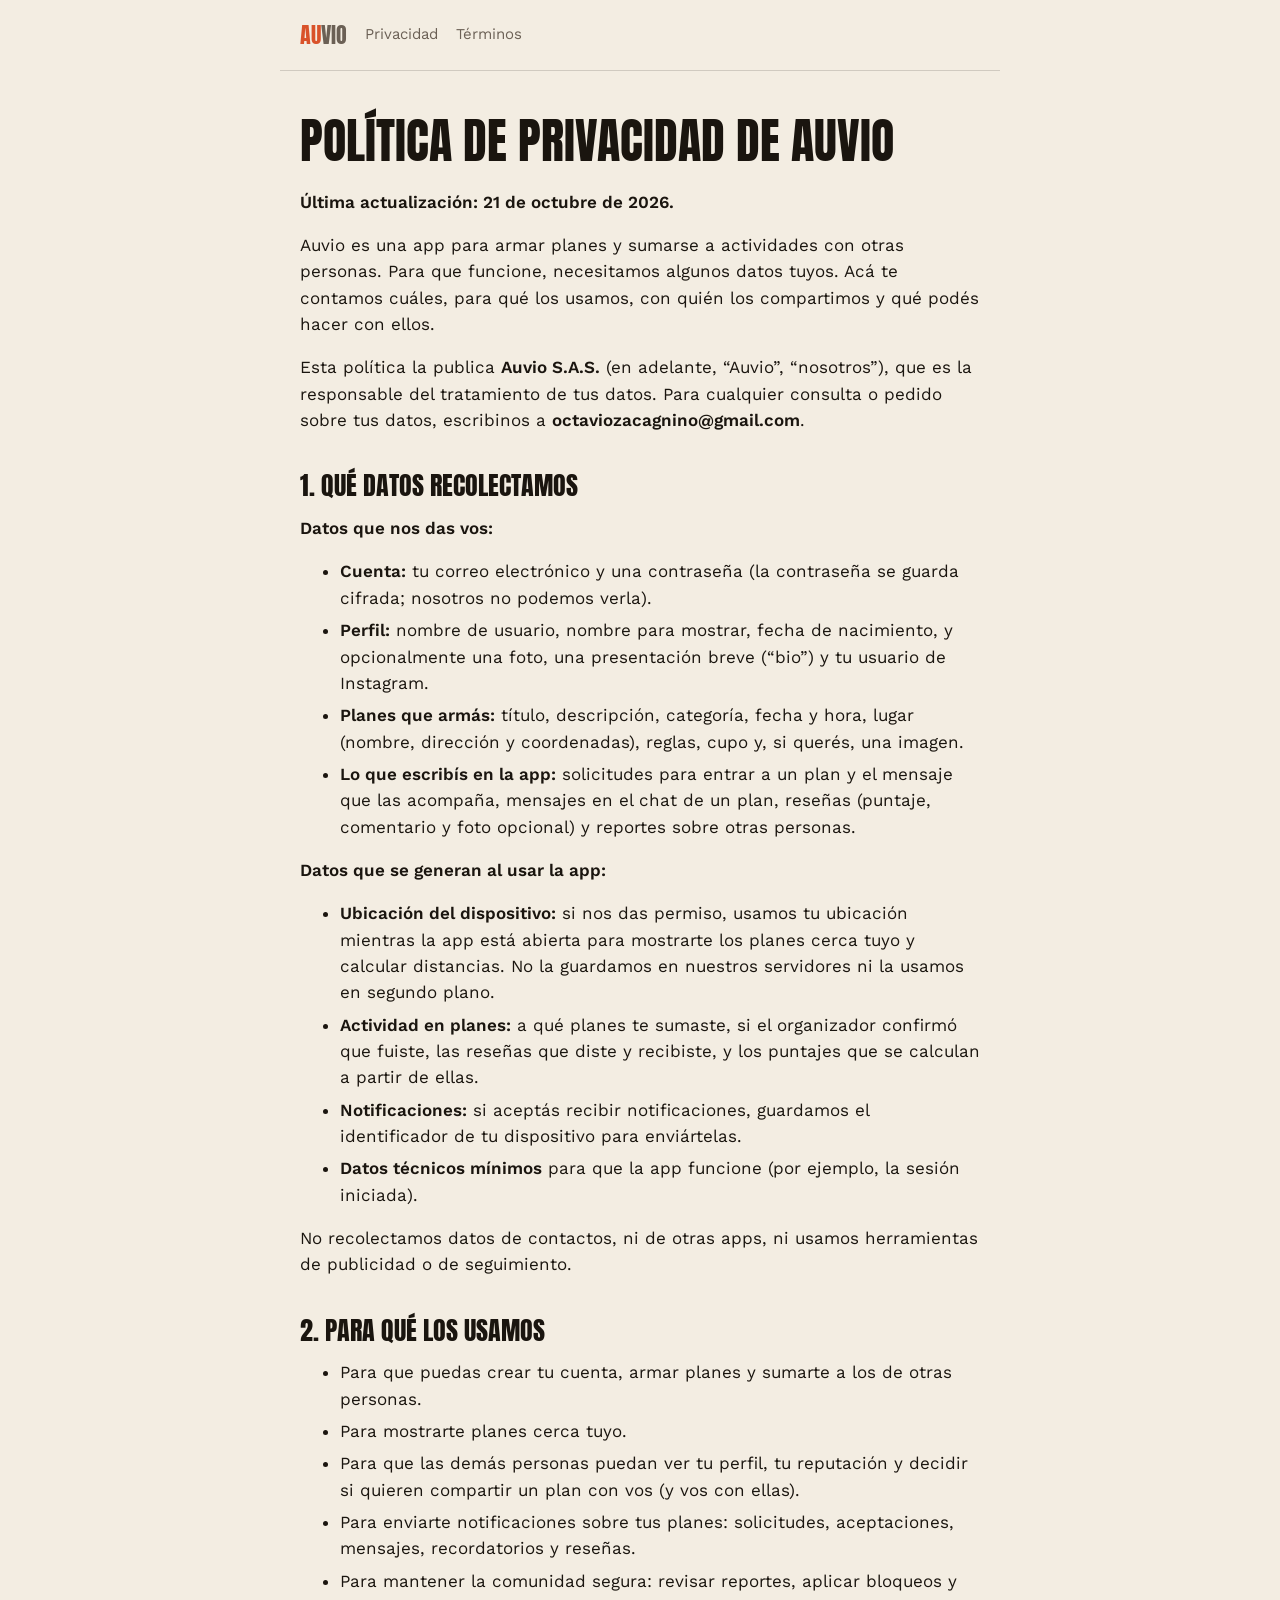
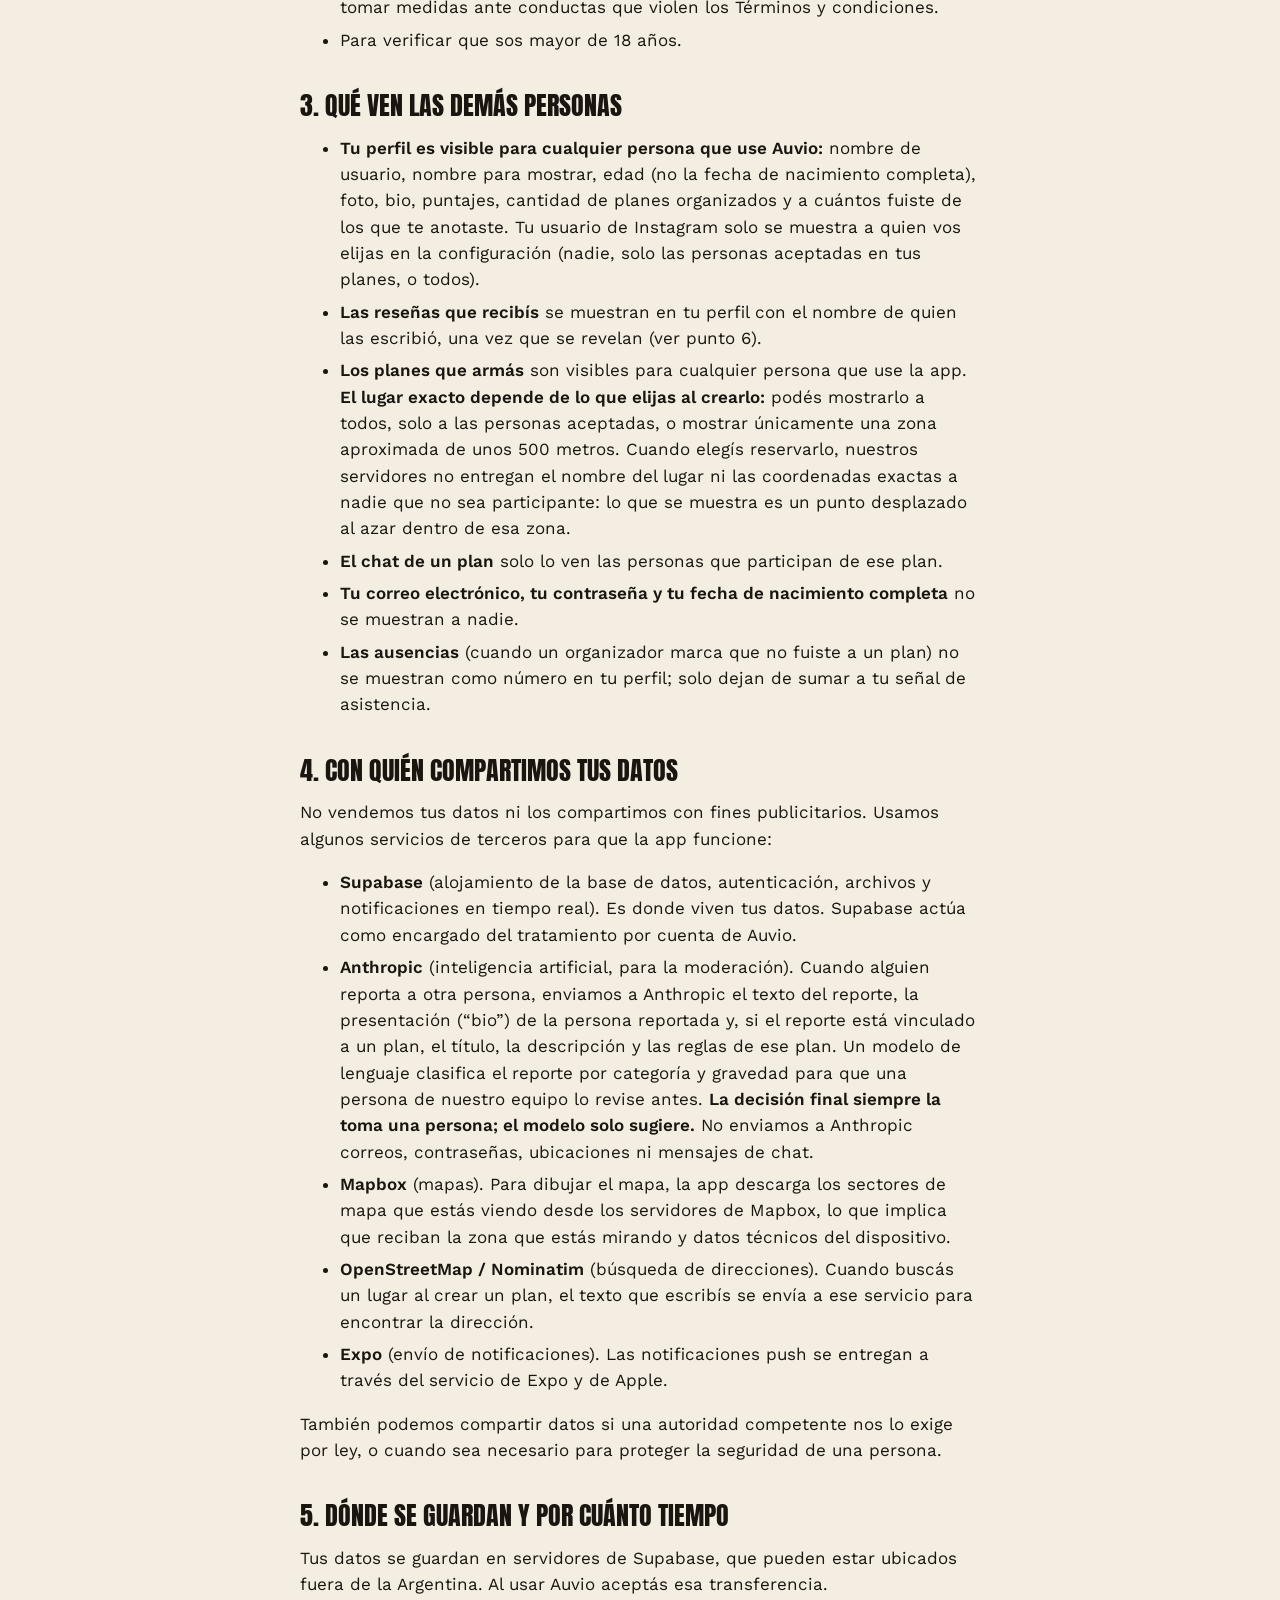
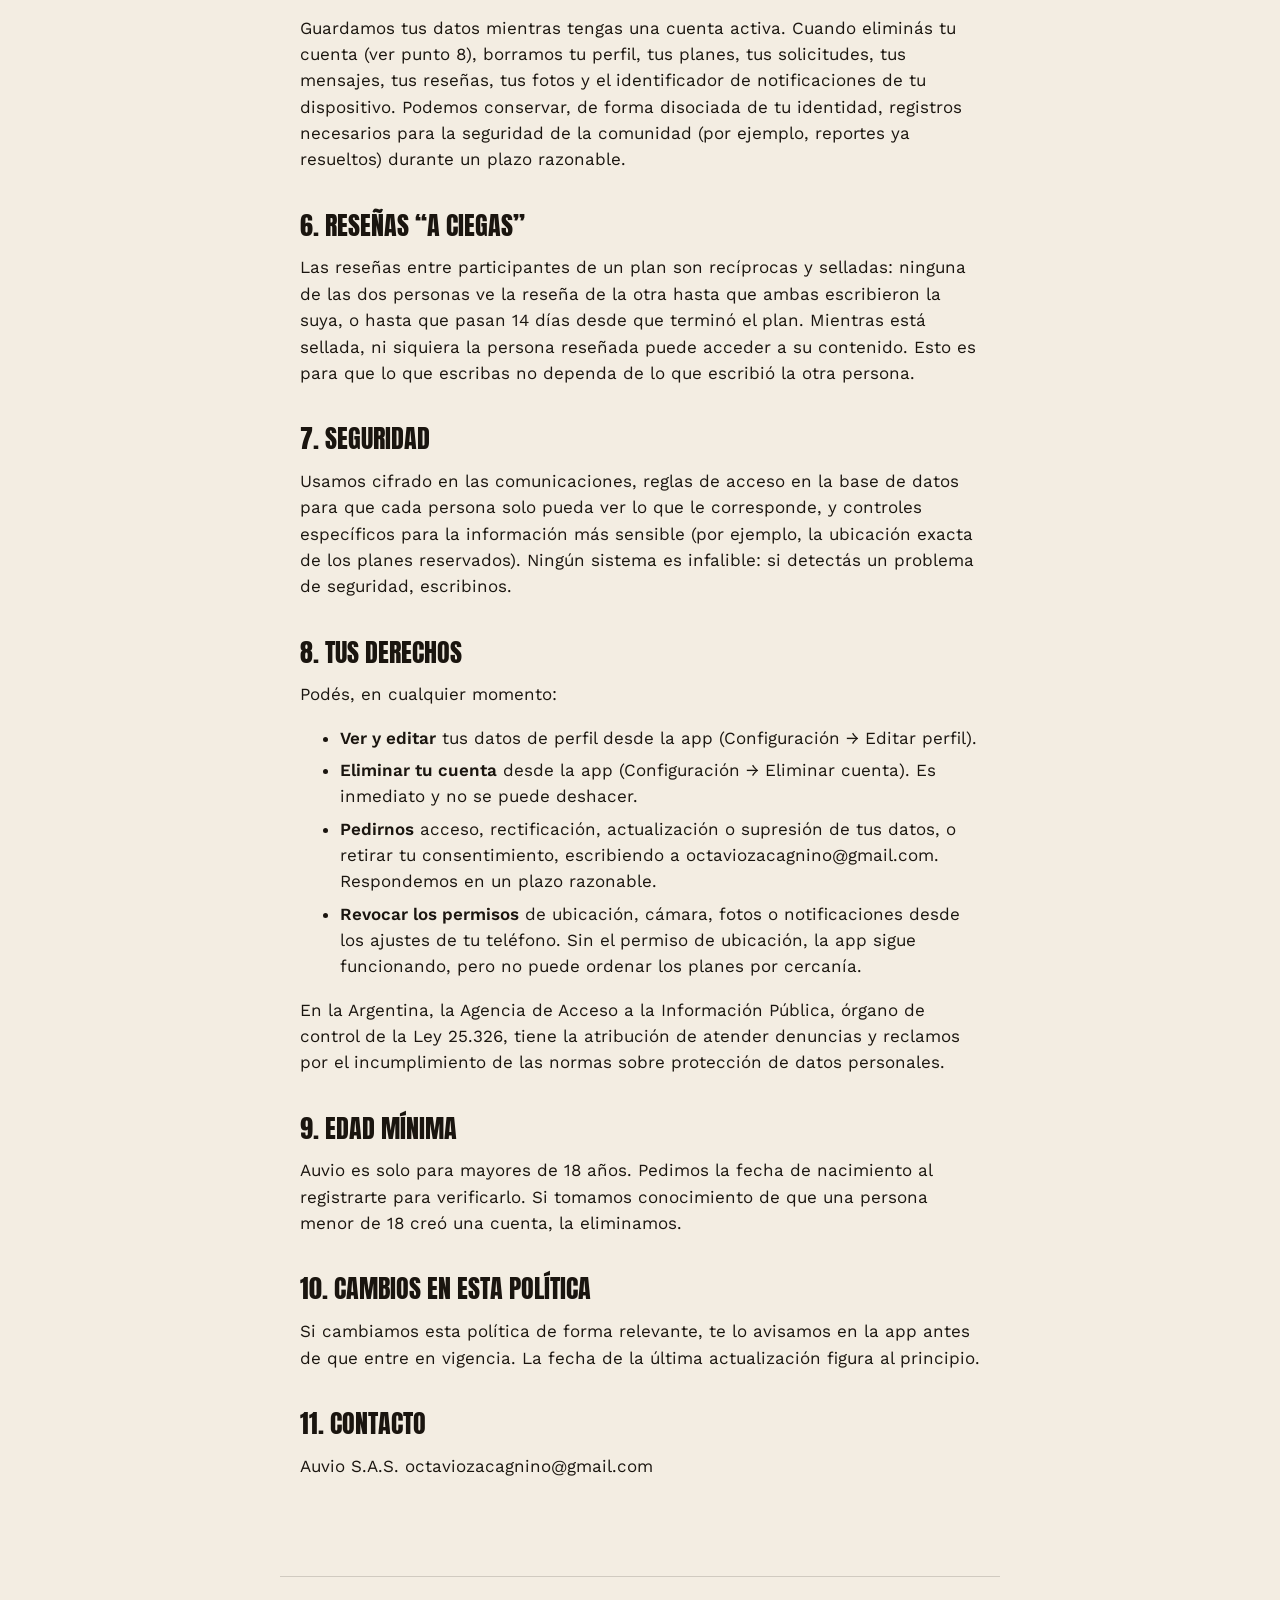
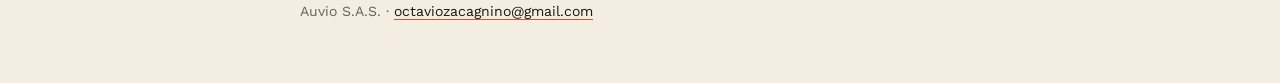
==== privacidad.html @ 8c859867 "Página pública de legales de Auvio Co-Authored-By: Claude Fable 5.1 <noreply@anthropic.com>" ====
<!doctype html><html lang="es"><head><meta charset="utf-8"><meta name="viewport" content="width=device-width,initial-scale=1"><title>Política
de privacidad de
Auvio · Auvio</title><link rel="preconnect" href="https://fonts.googleapis.com"><link href="https://fonts.googleapis.com/css2?family=Anton&family=Work+Sans:wght@400;600&display=swap" rel="stylesheet"><link rel="stylesheet" href="style.css"></head><body>
<nav><a class="brand" href="./"><span>Au</span>vio</a><a href="privacidad.html">Privacidad</a><a href="terminos.html">Términos</a></nav>
<main><h1 id="política-de-privacidad-de-auvio">Política de privacidad de
Auvio</h1>
<p><strong>Última actualización: 21 de octubre de 2026.</strong></p>
<p>Auvio es una app para armar planes y sumarse a actividades con otras
personas. Para que funcione, necesitamos algunos datos tuyos. Acá te
contamos cuáles, para qué los usamos, con quién los compartimos y qué
podés hacer con ellos.</p>
<p>Esta política la publica <strong>Auvio S.A.S.</strong> (en adelante,
“Auvio”, “nosotros”), que es la responsable del tratamiento de tus
datos. Para cualquier consulta o pedido sobre tus datos, escribinos a
<strong>octaviozacagnino@gmail.com</strong>.</p>
<h2 id="qué-datos-recolectamos">1. Qué datos recolectamos</h2>
<p><strong>Datos que nos das vos:</strong></p>
<ul>
<li><strong>Cuenta:</strong> tu correo electrónico y una contraseña (la
contraseña se guarda cifrada; nosotros no podemos verla).</li>
<li><strong>Perfil:</strong> nombre de usuario, nombre para mostrar,
fecha de nacimiento, y opcionalmente una foto, una presentación breve
(“bio”) y tu usuario de Instagram.</li>
<li><strong>Planes que armás:</strong> título, descripción, categoría,
fecha y hora, lugar (nombre, dirección y coordenadas), reglas, cupo y,
si querés, una imagen.</li>
<li><strong>Lo que escribís en la app:</strong> solicitudes para entrar
a un plan y el mensaje que las acompaña, mensajes en el chat de un plan,
reseñas (puntaje, comentario y foto opcional) y reportes sobre otras
personas.</li>
</ul>
<p><strong>Datos que se generan al usar la app:</strong></p>
<ul>
<li><strong>Ubicación del dispositivo:</strong> si nos das permiso,
usamos tu ubicación mientras la app está abierta para mostrarte los
planes cerca tuyo y calcular distancias. No la guardamos en nuestros
servidores ni la usamos en segundo plano.</li>
<li><strong>Actividad en planes:</strong> a qué planes te sumaste, si el
organizador confirmó que fuiste, las reseñas que diste y recibiste, y
los puntajes que se calculan a partir de ellas.</li>
<li><strong>Notificaciones:</strong> si aceptás recibir notificaciones,
guardamos el identificador de tu dispositivo para enviártelas.</li>
<li><strong>Datos técnicos mínimos</strong> para que la app funcione
(por ejemplo, la sesión iniciada).</li>
</ul>
<p>No recolectamos datos de contactos, ni de otras apps, ni usamos
herramientas de publicidad o de seguimiento.</p>
<h2 id="para-qué-los-usamos">2. Para qué los usamos</h2>
<ul>
<li>Para que puedas crear tu cuenta, armar planes y sumarte a los de
otras personas.</li>
<li>Para mostrarte planes cerca tuyo.</li>
<li>Para que las demás personas puedan ver tu perfil, tu reputación y
decidir si quieren compartir un plan con vos (y vos con ellas).</li>
<li>Para enviarte notificaciones sobre tus planes: solicitudes,
aceptaciones, mensajes, recordatorios y reseñas.</li>
<li>Para mantener la comunidad segura: revisar reportes, aplicar
bloqueos y tomar medidas ante conductas que violen los Términos y
condiciones.</li>
<li>Para verificar que sos mayor de 18 años.</li>
</ul>
<h2 id="qué-ven-las-demás-personas">3. Qué ven las demás personas</h2>
<ul>
<li><strong>Tu perfil es visible para cualquier persona que use
Auvio:</strong> nombre de usuario, nombre para mostrar, edad (no la
fecha de nacimiento completa), foto, bio, puntajes, cantidad de planes
organizados y a cuántos fuiste de los que te anotaste. Tu usuario de
Instagram solo se muestra a quien vos elijas en la configuración (nadie,
solo las personas aceptadas en tus planes, o todos).</li>
<li><strong>Las reseñas que recibís</strong> se muestran en tu perfil
con el nombre de quien las escribió, una vez que se revelan (ver punto
6).</li>
<li><strong>Los planes que armás</strong> son visibles para cualquier
persona que use la app. <strong>El lugar exacto depende de lo que elijas
al crearlo:</strong> podés mostrarlo a todos, solo a las personas
aceptadas, o mostrar únicamente una zona aproximada de unos 500 metros.
Cuando elegís reservarlo, nuestros servidores no entregan el nombre del
lugar ni las coordenadas exactas a nadie que no sea participante: lo que
se muestra es un punto desplazado al azar dentro de esa zona.</li>
<li><strong>El chat de un plan</strong> solo lo ven las personas que
participan de ese plan.</li>
<li><strong>Tu correo electrónico, tu contraseña y tu fecha de
nacimiento completa</strong> no se muestran a nadie.</li>
<li><strong>Las ausencias</strong> (cuando un organizador marca que no
fuiste a un plan) no se muestran como número en tu perfil; solo dejan de
sumar a tu señal de asistencia.</li>
</ul>
<h2 id="con-quién-compartimos-tus-datos">4. Con quién compartimos tus
datos</h2>
<p>No vendemos tus datos ni los compartimos con fines publicitarios.
Usamos algunos servicios de terceros para que la app funcione:</p>
<ul>
<li><strong>Supabase</strong> (alojamiento de la base de datos,
autenticación, archivos y notificaciones en tiempo real). Es donde viven
tus datos. Supabase actúa como encargado del tratamiento por cuenta de
Auvio.</li>
<li><strong>Anthropic</strong> (inteligencia artificial, para la
moderación). Cuando alguien reporta a otra persona, enviamos a Anthropic
el texto del reporte, la presentación (“bio”) de la persona reportada y,
si el reporte está vinculado a un plan, el título, la descripción y las
reglas de ese plan. Un modelo de lenguaje clasifica el reporte por
categoría y gravedad para que una persona de nuestro equipo lo revise
antes. <strong>La decisión final siempre la toma una persona; el modelo
solo sugiere.</strong> No enviamos a Anthropic correos, contraseñas,
ubicaciones ni mensajes de chat.</li>
<li><strong>Mapbox</strong> (mapas). Para dibujar el mapa, la app
descarga los sectores de mapa que estás viendo desde los servidores de
Mapbox, lo que implica que reciban la zona que estás mirando y datos
técnicos del dispositivo.</li>
<li><strong>OpenStreetMap / Nominatim</strong> (búsqueda de
direcciones). Cuando buscás un lugar al crear un plan, el texto que
escribís se envía a ese servicio para encontrar la dirección.</li>
<li><strong>Expo</strong> (envío de notificaciones). Las notificaciones
push se entregan a través del servicio de Expo y de Apple.</li>
</ul>
<p>También podemos compartir datos si una autoridad competente nos lo
exige por ley, o cuando sea necesario para proteger la seguridad de una
persona.</p>
<h2 id="dónde-se-guardan-y-por-cuánto-tiempo">5. Dónde se guardan y por
cuánto tiempo</h2>
<p>Tus datos se guardan en servidores de Supabase, que pueden estar
ubicados fuera de la Argentina. Al usar Auvio aceptás esa
transferencia.</p>
<p>Guardamos tus datos mientras tengas una cuenta activa. Cuando
eliminás tu cuenta (ver punto 8), borramos tu perfil, tus planes, tus
solicitudes, tus mensajes, tus reseñas, tus fotos y el identificador de
notificaciones de tu dispositivo. Podemos conservar, de forma disociada
de tu identidad, registros necesarios para la seguridad de la comunidad
(por ejemplo, reportes ya resueltos) durante un plazo razonable.</p>
<h2 id="reseñas-a-ciegas">6. Reseñas “a ciegas”</h2>
<p>Las reseñas entre participantes de un plan son recíprocas y selladas:
ninguna de las dos personas ve la reseña de la otra hasta que ambas
escribieron la suya, o hasta que pasan 14 días desde que terminó el
plan. Mientras está sellada, ni siquiera la persona reseñada puede
acceder a su contenido. Esto es para que lo que escribas no dependa de
lo que escribió la otra persona.</p>
<h2 id="seguridad">7. Seguridad</h2>
<p>Usamos cifrado en las comunicaciones, reglas de acceso en la base de
datos para que cada persona solo pueda ver lo que le corresponde, y
controles específicos para la información más sensible (por ejemplo, la
ubicación exacta de los planes reservados). Ningún sistema es infalible:
si detectás un problema de seguridad, escribinos.</p>
<h2 id="tus-derechos">8. Tus derechos</h2>
<p>Podés, en cualquier momento:</p>
<ul>
<li><strong>Ver y editar</strong> tus datos de perfil desde la app
(Configuración → Editar perfil).</li>
<li><strong>Eliminar tu cuenta</strong> desde la app (Configuración →
Eliminar cuenta). Es inmediato y no se puede deshacer.</li>
<li><strong>Pedirnos</strong> acceso, rectificación, actualización o
supresión de tus datos, o retirar tu consentimiento, escribiendo a
octaviozacagnino@gmail.com. Respondemos en un plazo razonable.</li>
<li><strong>Revocar los permisos</strong> de ubicación, cámara, fotos o
notificaciones desde los ajustes de tu teléfono. Sin el permiso de
ubicación, la app sigue funcionando, pero no puede ordenar los planes
por cercanía.</li>
</ul>
<p>En la Argentina, la Agencia de Acceso a la Información Pública,
órgano de control de la Ley 25.326, tiene la atribución de atender
denuncias y reclamos por el incumplimiento de las normas sobre
protección de datos personales.</p>
<h2 id="edad-mínima">9. Edad mínima</h2>
<p>Auvio es solo para mayores de 18 años. Pedimos la fecha de nacimiento
al registrarte para verificarlo. Si tomamos conocimiento de que una
persona menor de 18 creó una cuenta, la eliminamos.</p>
<h2 id="cambios-en-esta-política">10. Cambios en esta política</h2>
<p>Si cambiamos esta política de forma relevante, te lo avisamos en la
app antes de que entre en vigencia. La fecha de la última actualización
figura al principio.</p>
<h2 id="contacto">11. Contacto</h2>
<p>Auvio S.A.S. octaviozacagnino@gmail.com</p></main>
<footer>Auvio S.A.S. · <a href="mailto:octaviozacagnino@gmail.com">octaviozacagnino@gmail.com</a></footer>
</body></html>
---- style.css ----
:root{--bg:#F3EDE2;--surface:#FBF7F0;--ink:#1A150F;--ink2:#6B6055;--accent:#D9522A;--line:rgba(26,21,15,0.16)}
@media(prefers-color-scheme:dark){:root{--bg:#1A150F;--surface:#241E17;--ink:#F3EDE2;--ink2:#B9AE9C;--line:rgba(243,237,226,0.18)}}
*{box-sizing:border-box}body{margin:0;background:var(--bg);color:var(--ink);font-family:"Work Sans",system-ui,-apple-system,sans-serif;font-size:17px;line-height:1.55}
main{max-width:720px;margin:0 auto;padding:40px 20px 80px}
h1,h2{font-family:Anton,Impact,"Arial Narrow Bold",sans-serif;font-weight:400;text-transform:uppercase;line-height:.95;letter-spacing:0}
h1{font-size:48px;margin:8px 0 24px}h2{font-size:26px;margin:40px 0 12px}
a{color:var(--ink);text-decoration-color:var(--accent);text-underline-offset:3px}a:hover{color:var(--accent)}
li{margin:6px 0}strong{font-weight:600}
nav{display:flex;gap:18px;align-items:center;padding:18px 20px;border-bottom:1px solid var(--line);max-width:720px;margin:0 auto}
nav .brand{font-family:Anton,Impact,sans-serif;font-size:22px;text-transform:uppercase;text-decoration:none}
nav .brand span{color:var(--accent)}nav a{font-size:15px;color:var(--ink2);text-decoration:none}nav a:hover{color:var(--ink)}
footer{max-width:720px;margin:0 auto;padding:24px 20px 60px;color:var(--ink2);font-size:14px;border-top:1px solid var(--line)}
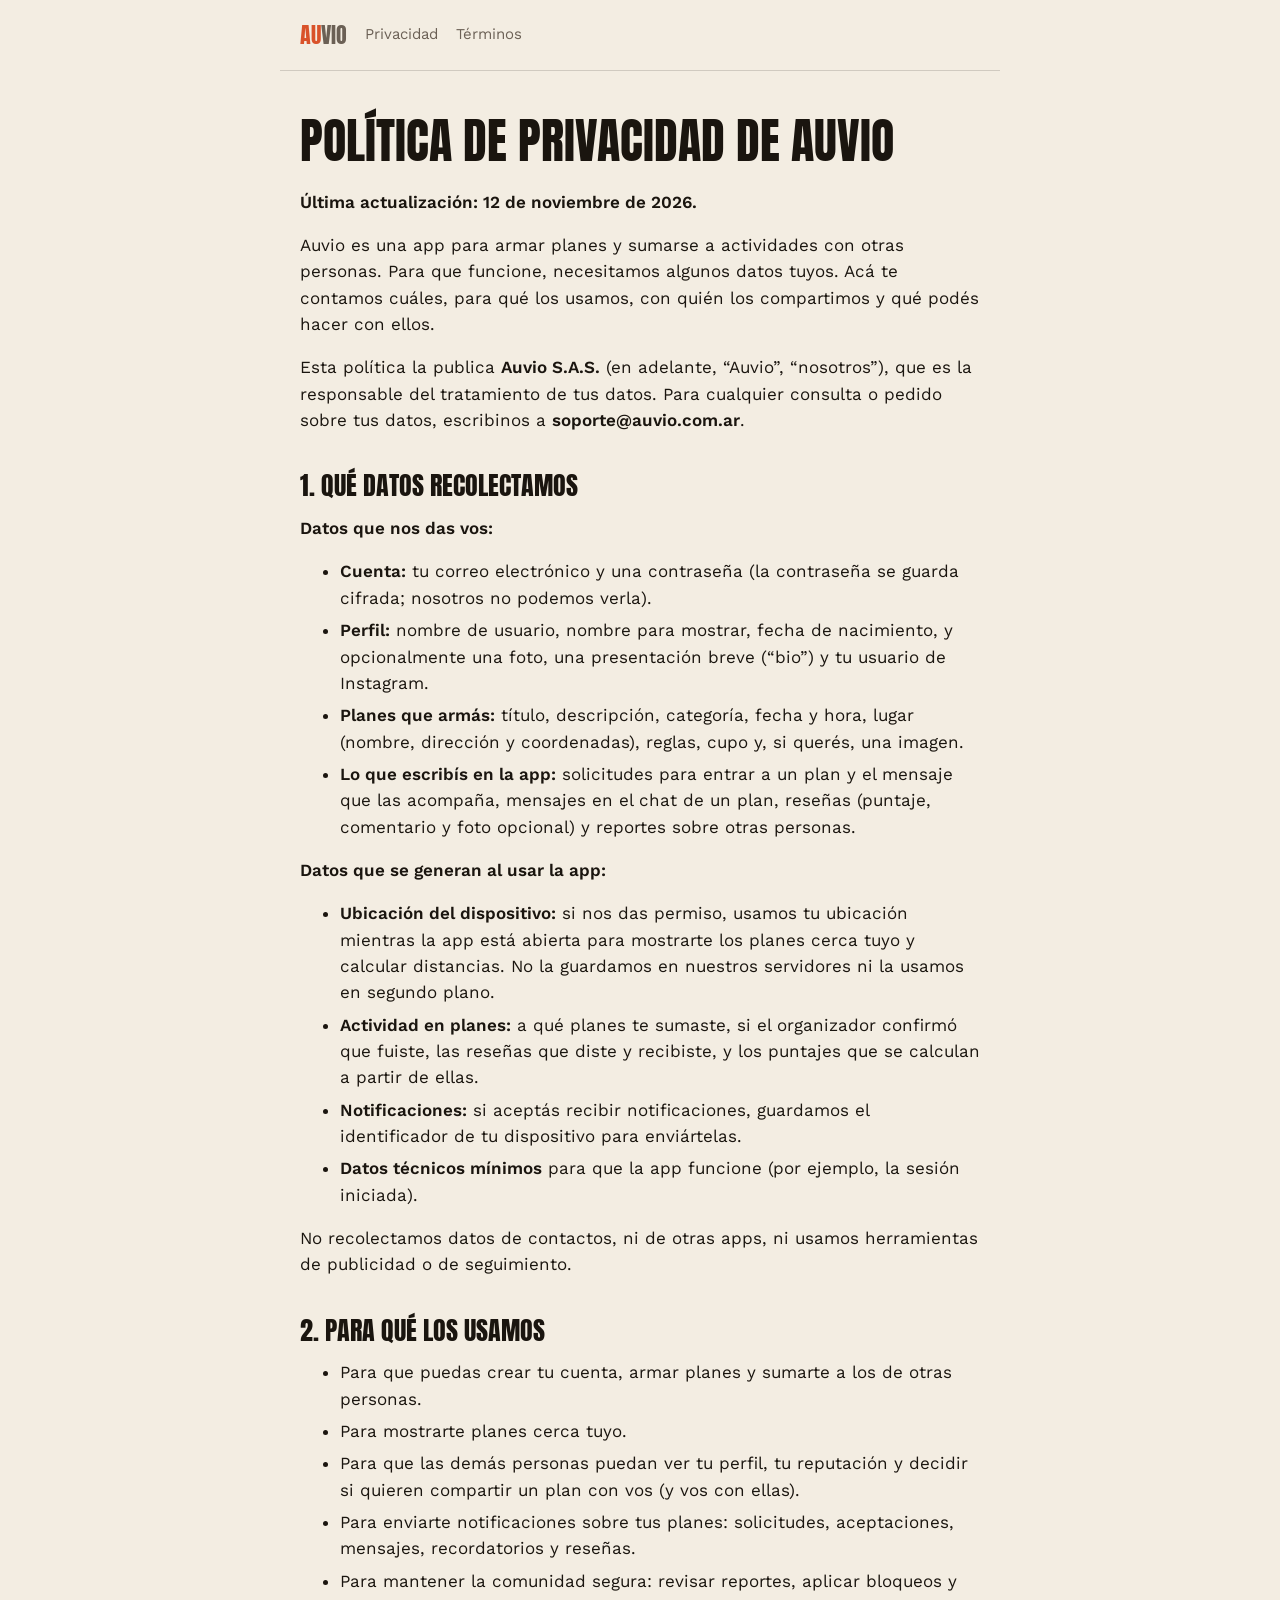
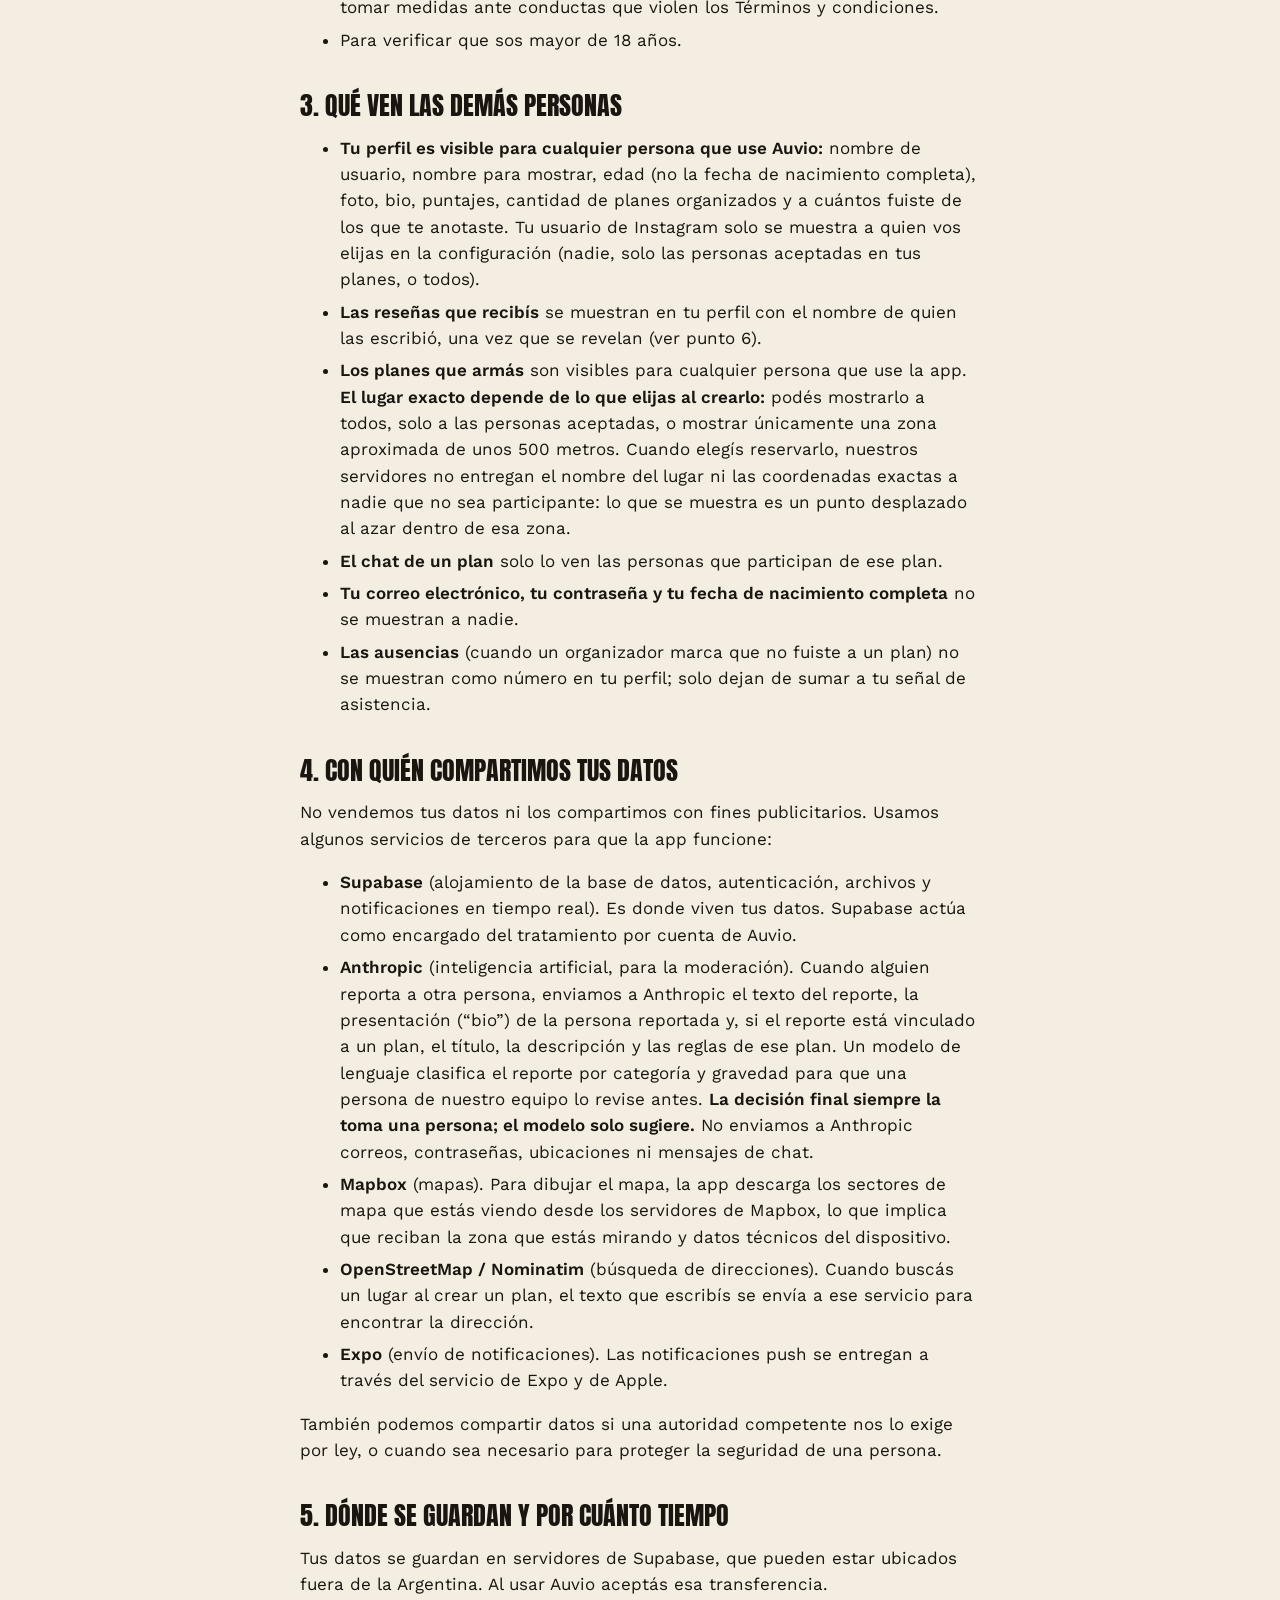
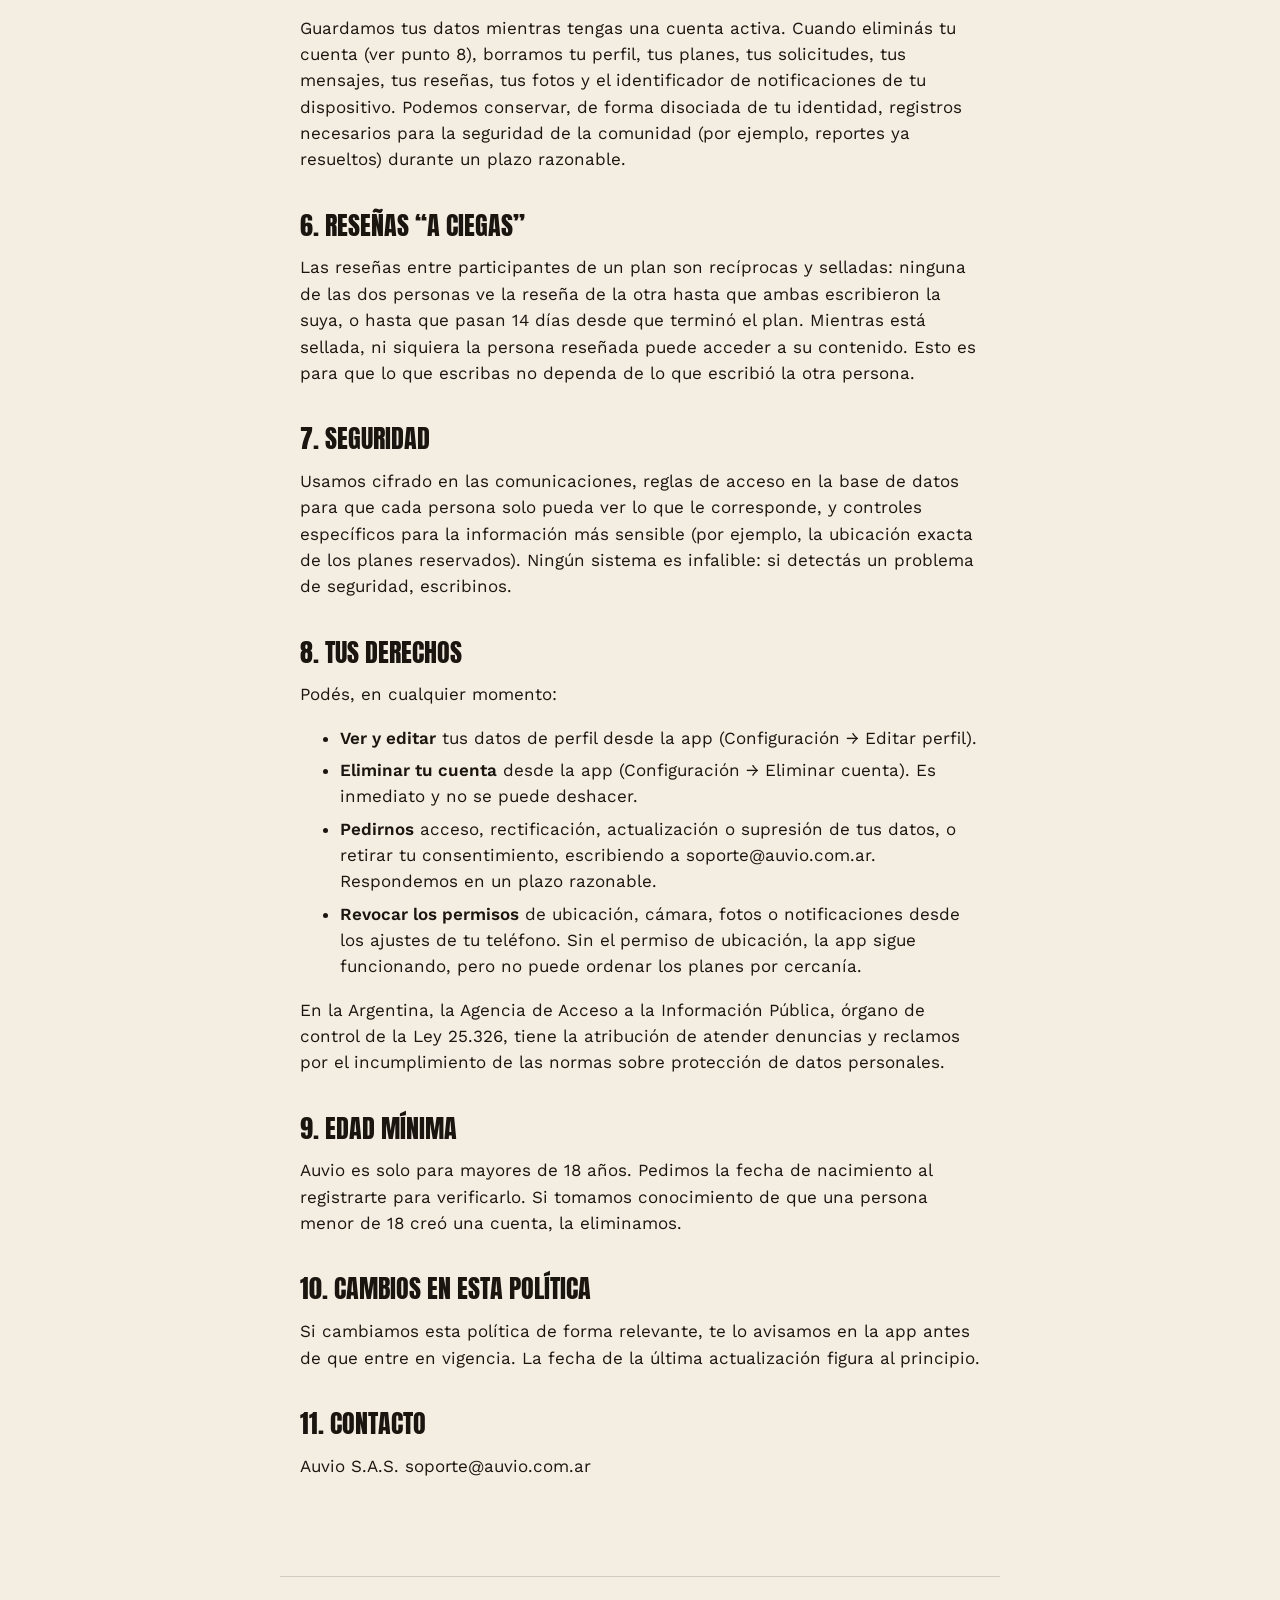
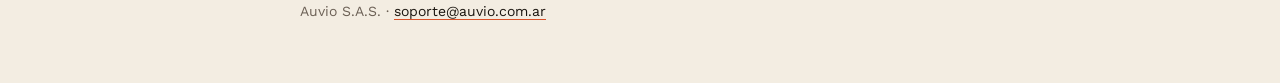
==== commit 612c281b: "Mail de contacto: soporte@auvio.com.ar y fecha de actualización Co-Authored-By: Claude Fable 5.1 <no" ====
--- a/privacidad.html
+++ b/privacidad.html
@@ -4,7 +4,7 @@
 <nav><a class="brand" href="./"><span>Au</span>vio</a><a href="privacidad.html">Privacidad</a><a href="terminos.html">Términos</a></nav>
 <main><h1 id="política-de-privacidad-de-auvio">Política de privacidad de
 Auvio</h1>
-<p><strong>Última actualización: 21 de octubre de 2026.</strong></p>
+<p><strong>Última actualización: 12 de noviembre de 2026.</strong></p>
 <p>Auvio es una app para armar planes y sumarse a actividades con otras
 personas. Para que funcione, necesitamos algunos datos tuyos. Acá te
 contamos cuáles, para qué los usamos, con quién los compartimos y qué
@@ -12,7 +12,7 @@
 <p>Esta política la publica <strong>Auvio S.A.S.</strong> (en adelante,
 “Auvio”, “nosotros”), que es la responsable del tratamiento de tus
 datos. Para cualquier consulta o pedido sobre tus datos, escribinos a
-<strong>octaviozacagnino@gmail.com</strong>.</p>
+<strong>soporte@auvio.com.ar</strong>.</p>
 <h2 id="qué-datos-recolectamos">1. Qué datos recolectamos</h2>
 <p><strong>Datos que nos das vos:</strong></p>
 <ul>
@@ -149,7 +149,7 @@
 Eliminar cuenta). Es inmediato y no se puede deshacer.</li>
 <li><strong>Pedirnos</strong> acceso, rectificación, actualización o
 supresión de tus datos, o retirar tu consentimiento, escribiendo a
-octaviozacagnino@gmail.com. Respondemos en un plazo razonable.</li>
+soporte@auvio.com.ar. Respondemos en un plazo razonable.</li>
 <li><strong>Revocar los permisos</strong> de ubicación, cámara, fotos o
 notificaciones desde los ajustes de tu teléfono. Sin el permiso de
 ubicación, la app sigue funcionando, pero no puede ordenar los planes
@@ -168,6 +168,6 @@
 app antes de que entre en vigencia. La fecha de la última actualización
 figura al principio.</p>
 <h2 id="contacto">11. Contacto</h2>
-<p>Auvio S.A.S. octaviozacagnino@gmail.com</p></main>
-<footer>Auvio S.A.S. · <a href="mailto:octaviozacagnino@gmail.com">octaviozacagnino@gmail.com</a></footer>
+<p>Auvio S.A.S. soporte@auvio.com.ar</p></main>
+<footer>Auvio S.A.S. · <a href="mailto:soporte@auvio.com.ar">soporte@auvio.com.ar</a></footer>
 </body></html>
